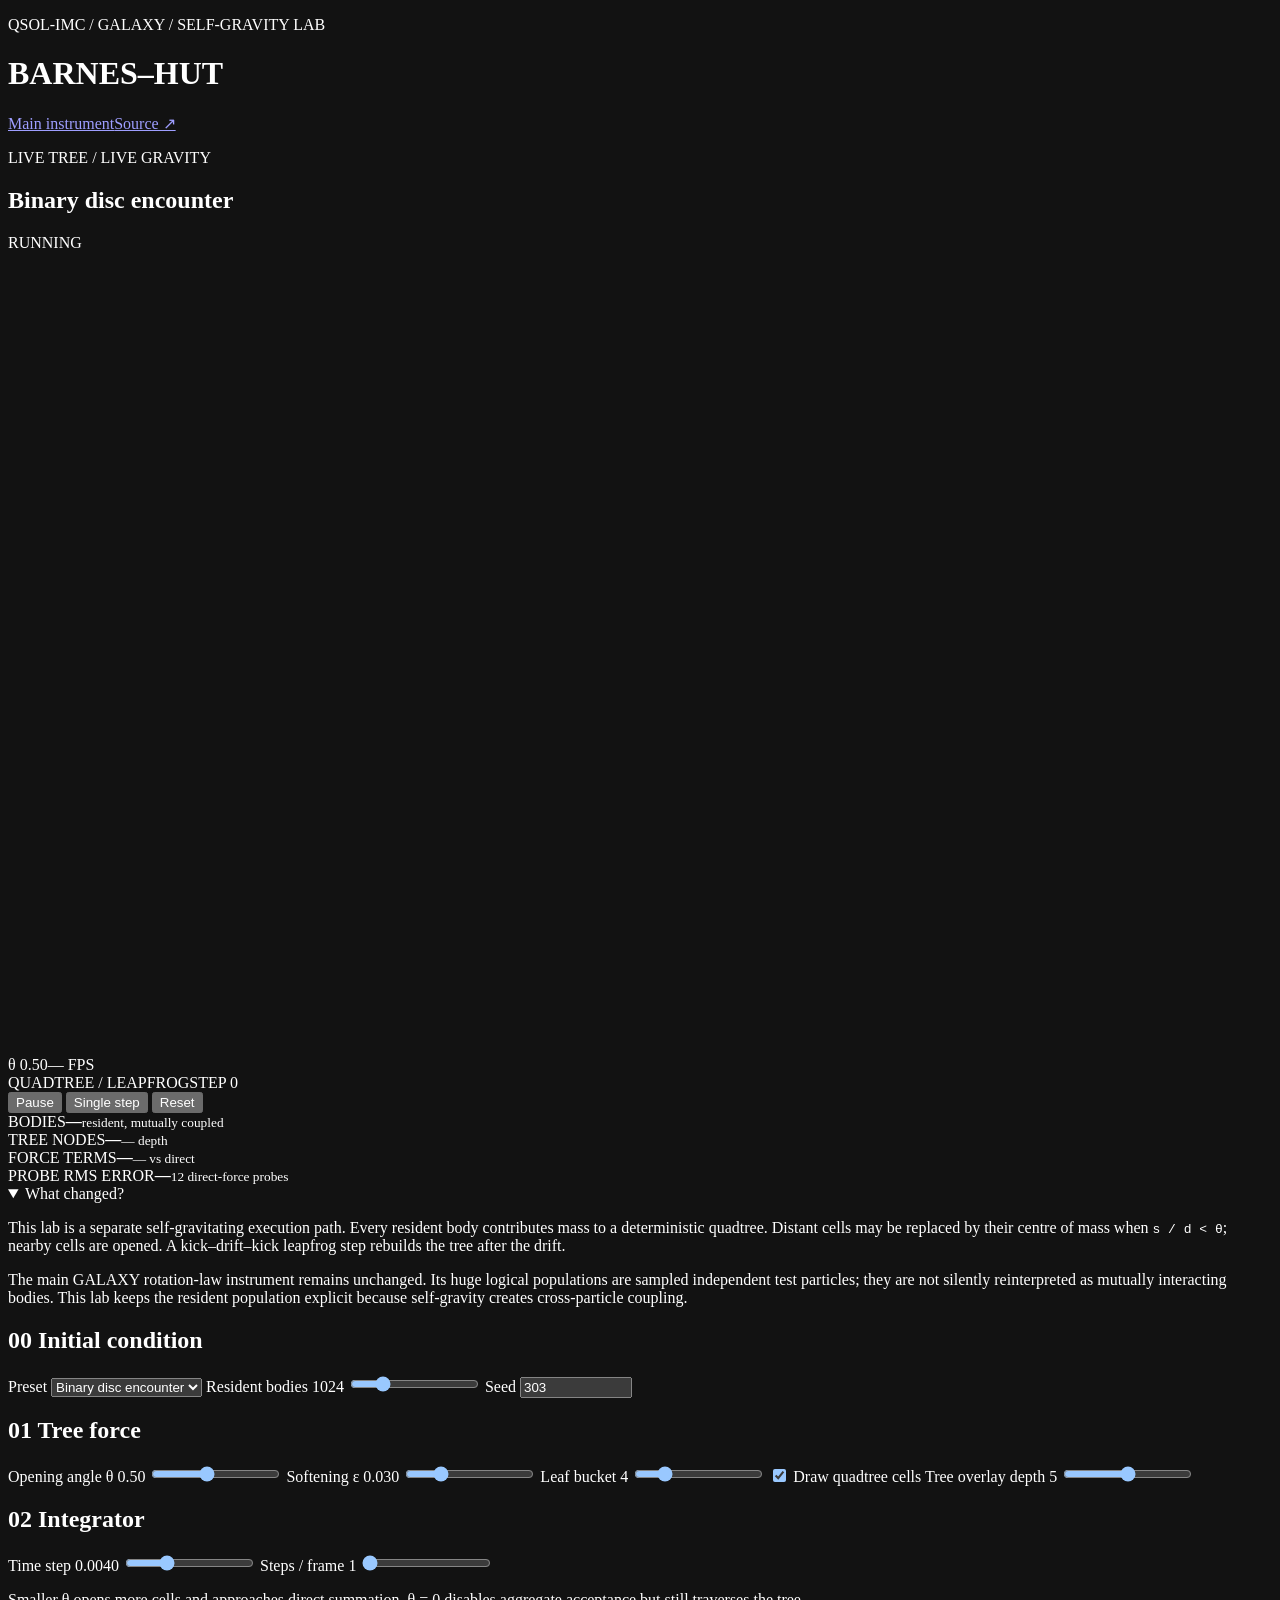
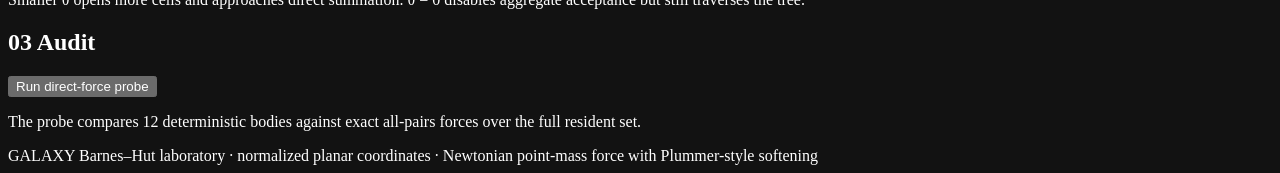
==== barnes-hut.html @ 16fbbabd "Add Barnes-Hut self-gravity visualization page" ====
<!doctype html>
<!-- SPDX-License-Identifier: Apache-2.0 -->
<html lang="en">
<head>
  <meta charset="utf-8">
  <meta name="viewport" content="width=device-width, initial-scale=1">
  <meta name="color-scheme" content="dark">
  <meta name="description" content="GALAXY Barnes-Hut self-gravity laboratory: a deterministic planar N-body quadtree with leapfrog integration and direct-force error probes.">
  <meta http-equiv="Content-Security-Policy" content="default-src 'self'; script-src 'self'; style-src 'self'; img-src 'self' data:; object-src 'none'; base-uri 'none'">
  <title>GALAXY · Barnes–Hut self-gravity lab</title>
  <link rel="stylesheet" href="barnes-hut.css">
  <script defer src="barnes-hut.js"></script>
  <script defer src="barnes-hut-viz.js"></script>
</head>
<body>
  <header class="masthead">
    <div>
      <p class="eyebrow">QSOL-IMC / GALAXY / SELF-GRAVITY LAB</p>
      <h1>BARNES–HUT</h1>
    </div>
    <nav><a href="index.html">Main instrument</a><a href="https://github.com/QSOLKCB/GALAXY">Source ↗</a></nav>
  </header>

  <main class="layout">
    <section class="field-panel" aria-label="Barnes-Hut N-body simulation">
      <div class="heading-row">
        <div><p class="eyebrow">LIVE TREE / LIVE GRAVITY</p><h2 id="presetTitle">Binary disc encounter</h2></div>
        <span id="runBadge" class="chip">RUNNING</span>
      </div>
      <div class="canvas-wrap">
        <canvas id="nbodyCanvas" width="1280" height="800" aria-label="Planar self-gravitating N-body system with optional Barnes-Hut quadtree overlay"></canvas>
        <div class="overlay top"><span id="thetaBadge">θ 0.50</span><span id="fpsReadout">— FPS</span></div>
        <div class="overlay bottom"><span>QUADTREE / LEAPFROG</span><span id="timeReadout">STEP 0</span></div>
      </div>
      <div class="transport">
        <button id="playToggle" class="primary" type="button">Pause</button>
        <button id="singleStep" type="button">Single step</button>
        <button id="reset" type="button">Reset</button>
      </div>

      <div class="readouts">
        <div><span>BODIES</span><strong id="bodyReadout">—</strong><small>resident, mutually coupled</small></div>
        <div><span>TREE NODES</span><strong id="nodeReadout">—</strong><small id="depthReadout">— depth</small></div>
        <div><span>FORCE TERMS</span><strong id="termReadout">—</strong><small id="reductionReadout">— vs direct</small></div>
        <div><span>PROBE RMS ERROR</span><strong id="errorReadout">—</strong><small>12 direct-force probes</small></div>
      </div>

      <details class="note" open>
        <summary>What changed?</summary>
        <p>This lab is a separate self-gravitating execution path. Every resident body contributes mass to a deterministic quadtree. Distant cells may be replaced by their centre of mass when <code>s / d &lt; θ</code>; nearby cells are opened. A kick–drift–kick leapfrog step rebuilds the tree after the drift.</p>
        <p>The main GALAXY rotation-law instrument remains unchanged. Its huge logical populations are sampled independent test particles; they are not silently reinterpreted as mutually interacting bodies. This lab keeps the resident population explicit because self-gravity creates cross-particle coupling.</p>
      </details>
    </section>

    <aside class="controls" aria-label="Barnes-Hut controls">
      <section>
        <h2><span>00</span> Initial condition</h2>
        <label>Preset
          <select id="preset">
            <option value="collision">Binary disc encounter</option>
            <option value="disc">Single rotating disc</option>
            <option value="cold">Cold collapse</option>
          </select>
        </label>
        <label>Resident bodies <output id="countValue" for="count">1024</output>
          <input id="count" type="range" min="128" max="4096" step="128" value="1024">
        </label>
        <label>Seed <input id="seed" type="number" min="1" max="4294967295" step="1" value="303"></label>
      </section>

      <section>
        <h2><span>01</span> Tree force</h2>
        <label>Opening angle θ <output id="thetaValue" for="theta">0.50</output>
          <input id="theta" type="range" min="0" max="1.2" step="0.05" value="0.5">
        </label>
        <label>Softening ε <output id="softeningValue" for="softening">0.030</output>
          <input id="softening" type="range" min="0.001" max="0.12" step="0.001" value="0.03">
        </label>
        <label>Leaf bucket <output id="bucketValue" for="bucket">4</output>
          <input id="bucket" type="range" min="1" max="16" step="1" value="4">
        </label>
        <label class="check"><input id="showTree" type="checkbox" checked> Draw quadtree cells</label>
        <label>Tree overlay depth <output id="treeDepthValue" for="treeDepth">5</output>
          <input id="treeDepth" type="range" min="1" max="9" step="1" value="5">
        </label>
      </section>

      <section>
        <h2><span>02</span> Integrator</h2>
        <label>Time step <output id="dtValue" for="dt">0.0040</output>
          <input id="dt" type="range" min="0.0005" max="0.012" step="0.0005" value="0.004">
        </label>
        <label>Steps / frame <output id="stepsValue" for="steps">1</output>
          <input id="steps" type="range" min="1" max="4" step="1" value="1">
        </label>
        <p class="hint">Smaller θ opens more cells and approaches direct summation. θ = 0 disables aggregate acceptance but still traverses the tree.</p>
      </section>

      <section>
        <h2><span>03</span> Audit</h2>
        <button id="audit" type="button">Run direct-force probe</button>
        <p id="auditStatus" class="hint">The probe compares 12 deterministic bodies against exact all-pairs forces over the full resident set.</p>
      </section>
    </aside>
  </main>
  <footer>GALAXY Barnes–Hut laboratory · normalized planar coordinates · Newtonian point-mass force with Plummer-style softening</footer>
</body>
</html>
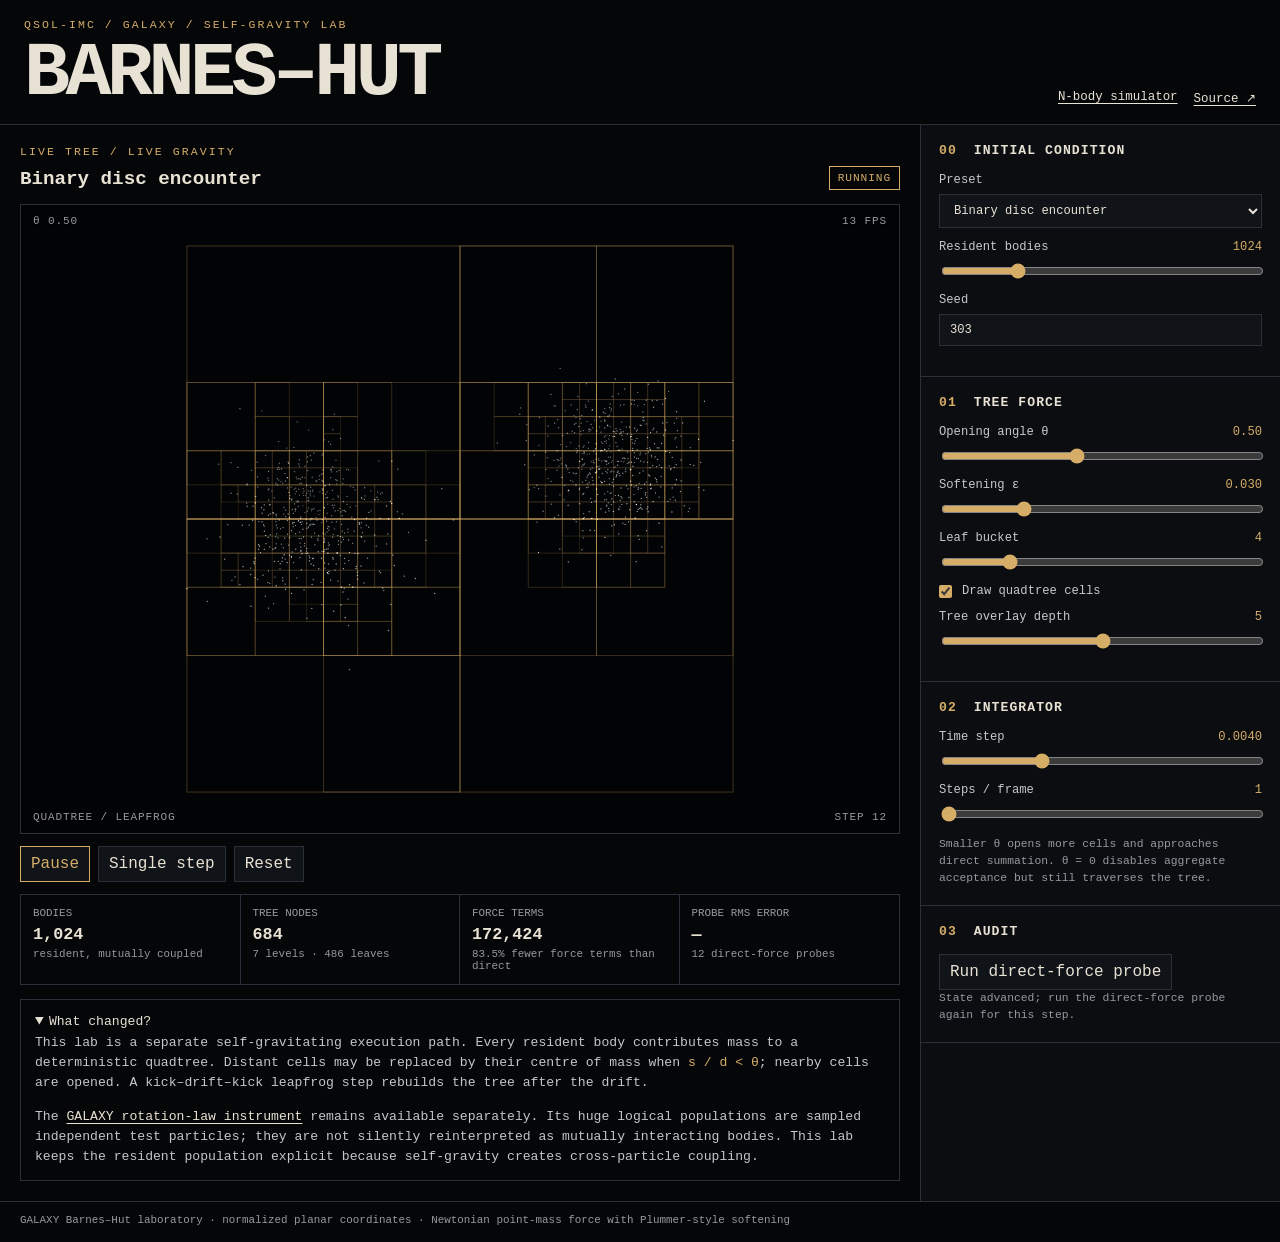
==== commit 9755fd8d: "Make lightweight self-gravitating N-body observatory the home page" ====
--- a/barnes-hut.html
+++ b/barnes-hut.html
@@ -18,7 +18,7 @@
       <p class="eyebrow">QSOL-IMC / GALAXY / SELF-GRAVITY LAB</p>
       <h1>BARNES–HUT</h1>
     </div>
-    <nav><a href="index.html">Main instrument</a><a href="https://github.com/QSOLKCB/GALAXY">Source ↗</a></nav>
+    <nav><a href="index.html">N-body simulator</a><a href="https://github.com/QSOLKCB/GALAXY">Source ↗</a></nav>
   </header>
 
   <main class="layout">
@@ -48,7 +48,7 @@
       <details class="note" open>
         <summary>What changed?</summary>
         <p>This lab is a separate self-gravitating execution path. Every resident body contributes mass to a deterministic quadtree. Distant cells may be replaced by their centre of mass when <code>s / d &lt; θ</code>; nearby cells are opened. A kick–drift–kick leapfrog step rebuilds the tree after the drift.</p>
-        <p>The main GALAXY rotation-law instrument remains unchanged. Its huge logical populations are sampled independent test particles; they are not silently reinterpreted as mutually interacting bodies. This lab keeps the resident population explicit because self-gravity creates cross-particle coupling.</p>
+        <p>The <a href="rotation-lab.html">GALAXY rotation-law instrument</a> remains available separately. Its huge logical populations are sampled independent test particles; they are not silently reinterpreted as mutually interacting bodies. This lab keeps the resident population explicit because self-gravity creates cross-particle coupling.</p>
       </details>
     </section>
 
--- a/barnes-hut.css
+++ b/barnes-hut.css
@@ -0,0 +1,81 @@
+/* SPDX-License-Identifier: Apache-2.0 */
+:root {
+  color-scheme: dark;
+  --bg: #050608;
+  --panel: #0b0d10;
+  --panel2: #101318;
+  --line: #2a3038;
+  --text: #e8e2d5;
+  --muted: #969a9f;
+  --hot: #d6ad67;
+  --cold: #8b949e;
+  font-family: ui-monospace, "SFMono-Regular", Consolas, "Liberation Mono", monospace;
+}
+* { box-sizing: border-box; }
+body { margin: 0; background: var(--bg); color: var(--text); min-height: 100vh; }
+a { color: var(--text); text-underline-offset: 0.22em; }
+button, input, select { font: inherit; }
+.masthead { min-height: 88px; padding: 18px 24px; border-bottom: 1px solid var(--line); display: flex; align-items: end; justify-content: space-between; gap: 18px; }
+h1, h2, p { margin-top: 0; }
+h1 { margin-bottom: 0; font-size: clamp(2rem, 6vw, 4.8rem); letter-spacing: -0.06em; line-height: 0.85; }
+.eyebrow { color: var(--hot); font-size: 0.72rem; letter-spacing: 0.18em; text-transform: uppercase; margin-bottom: 10px; }
+nav { display: flex; flex-wrap: wrap; gap: 16px; font-size: 0.78rem; }
+.layout { display: grid; grid-template-columns: minmax(0, 1fr) minmax(280px, 360px); min-height: calc(100vh - 128px); }
+.field-panel { padding: 20px; min-width: 0; }
+.heading-row { display: flex; align-items: end; justify-content: space-between; gap: 16px; }
+.heading-row h2 { margin-bottom: 0; font-size: 1.2rem; }
+.chip { border: 1px solid var(--hot); color: var(--hot); padding: 5px 8px; font-size: 0.7rem; letter-spacing: 0.08em; }
+.canvas-wrap { position: relative; margin-top: 14px; min-height: 480px; height: min(70vh, 760px); border: 1px solid var(--line); background: #020304; overflow: hidden; }
+canvas { width: 100%; height: 100%; display: block; }
+.overlay { position: absolute; left: 12px; right: 12px; display: flex; justify-content: space-between; pointer-events: none; font-size: 0.69rem; letter-spacing: 0.08em; color: var(--muted); text-shadow: 0 1px 2px #000; }
+.overlay.top { top: 10px; }
+.overlay.bottom { bottom: 10px; }
+.transport { display: flex; gap: 8px; padding: 12px 0; flex-wrap: wrap; }
+button, select, input[type="number"] { border: 1px solid var(--line); background: var(--panel2); color: var(--text); padding: 8px 10px; }
+button { cursor: pointer; }
+button.primary { border-color: var(--hot); color: var(--hot); }
+.readouts { display: grid; grid-template-columns: repeat(4, minmax(0, 1fr)); border: 1px solid var(--line); }
+.readouts div { padding: 12px; border-right: 1px solid var(--line); min-width: 0; }
+.readouts div:last-child { border-right: 0; }
+.readouts span, .readouts small { display: block; color: var(--muted); font-size: 0.68rem; }
+.readouts strong { display: block; margin: 6px 0 4px; font-size: 1.05rem; overflow-wrap: anywhere; }
+.note { margin-top: 14px; border: 1px solid var(--line); padding: 12px 14px; color: #c4c6c8; font-size: 0.82rem; line-height: 1.55; }
+.note summary { color: var(--text); cursor: pointer; }
+.note p:last-child { margin-bottom: 0; }
+.controls { border-left: 1px solid var(--line); background: var(--panel); }
+.controls section { padding: 18px; border-bottom: 1px solid var(--line); }
+.controls h2 { font-size: 0.82rem; letter-spacing: 0.08em; text-transform: uppercase; margin-bottom: 15px; }
+.controls h2 span { color: var(--hot); margin-right: 8px; }
+.controls label { display: grid; grid-template-columns: 1fr auto; gap: 7px 10px; align-items: center; margin: 12px 0; font-size: 0.76rem; color: #c6c9cc; }
+.controls label input[type="range"], .controls label select, .controls label input[type="number"] { grid-column: 1 / -1; width: 100%; }
+.controls output { color: var(--hot); }
+.controls .check { grid-template-columns: auto 1fr; justify-content: start; }
+.controls .check input { margin: 0; }
+.hint { color: var(--muted); font-size: 0.71rem; line-height: 1.5; margin-bottom: 0; }
+code { color: var(--hot); }
+footer { min-height: 40px; border-top: 1px solid var(--line); color: var(--muted); padding: 12px 20px; font-size: 0.68rem; }
+@media (max-width: 900px) {
+  .layout { grid-template-columns: 1fr; }
+  .controls { border-left: 0; border-top: 1px solid var(--line); }
+  .readouts { grid-template-columns: repeat(2, 1fr); }
+  .readouts div:nth-child(2) { border-right: 0; }
+  .readouts div:nth-child(-n+2) { border-bottom: 1px solid var(--line); }
+  .canvas-wrap { height: 62vh; min-height: 380px; }
+}
+@media (max-width: 560px) {
+  .masthead { align-items: start; flex-direction: column; }
+  .field-panel { padding: 12px; }
+  .readouts { grid-template-columns: 1fr; }
+  .readouts div { border-right: 0; border-bottom: 1px solid var(--line); }
+  .readouts div:last-child { border-bottom: 0; }
+}
+
+/* N-body observatory controls. */
+.gesture-note { color: var(--muted); font-size: 0.7rem; align-self: center; margin-left: auto; }
+#nbodyCanvas { touch-action: none; cursor: grab; }
+#nbodyCanvas:active { cursor: grabbing; }
+:focus-visible { outline: 2px solid var(--hot); outline-offset: 3px; }
+input[type="range"], input[type="checkbox"] { accent-color: var(--hot); }
+@media (max-width: 560px) {
+  .gesture-note { margin-left: 0; width: 100%; line-height: 1.5; }
+}
